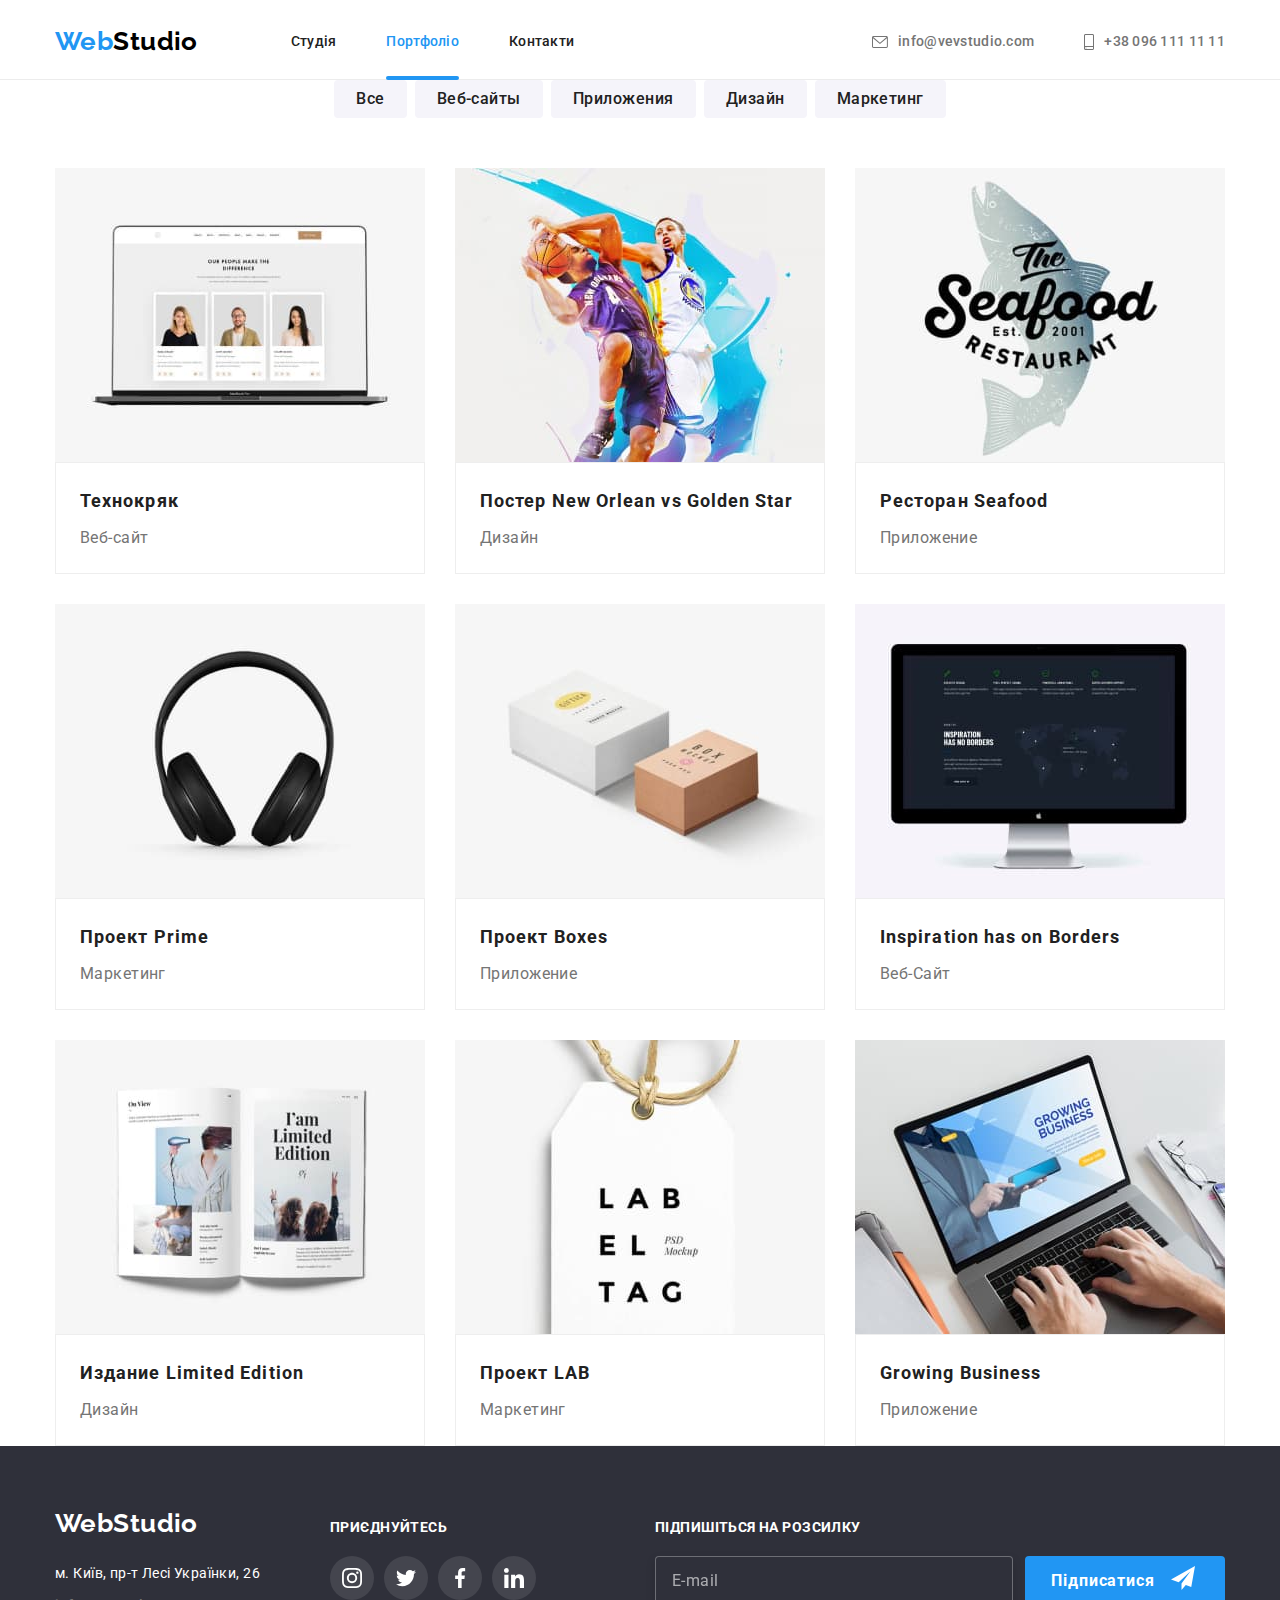
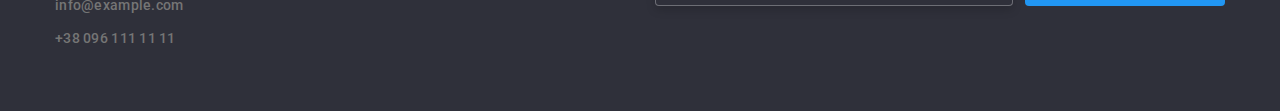
==== portfolio.html @ 9817739a "zaliv" ====
<!DOCTYPE html>
<html lang="uk">
  <head>
    <meta charset="UTF-8" />
    <meta http-equiv="X-UA-Compatible" content="IE=edge" />
    <meta name="viewport" content="width=device-width, initial-scale=1.0" />
    <title>ДЗ№6</title>
    <link rel="preconnect" href="https://fonts.googleapis.com" />
    <link rel="preconnect" href="https://fonts.gstatic.com" crossorigin />
    <link
      href="https://fonts.googleapis.com/css2?family=Raleway:wght@700&family=Roboto:wght@400;500;700;900&display=swap"
      rel="stylesheet"
    />
    <link rel="stylesheet" href="https://cdn.jsdelivr.net/npm/modern-normalize@1.1.0/modern-normalize.min.css">
    <link rel="stylesheet" href="./css/styles.css" />
  </head>
  <body>
    <!--HEDER-->
    <header class="pages-header">
      <div class="container page-header-container">
        <a class="link pages-header__logo" href="./index.html"><span class="pages-header__logo-acsent">Web</span>Studio</a>
        <nav>
          <ul class="pages-header__menu list">
            <li class="pages-header__item">
              <a class="link pages-header__link" href="./index.html">Студія</a>
            </li>
            <li class="pages-header__item">
              <a class="link pages-header__link current" href="./portfolio.html">Портфоліо</a>
            </li>
            <li class="pages-header__item"><a class="link pages-header__link" href="#contact">Контакти</a></li>
          </ul>
        </nav>
        <ul class="pages-header__contact-menu list">
          <li class="pages-header__contact-item">
            <a class="link pages-header__contact-mail" href="mailto:info@devstdio.com"
              ><svg class="pages-header__icon-mail">
                <use href="./images/symbol-def.svg#icon-envelope"></use></svg
              >info@vevstudio.com</a
            >
          </li>
          <li class="pages-header__contact-item">
            <a class="link pages-header__contact-phone" href="tel:+380961111111"
              ><svg class="pages-header__icon-tel">
                <use href="./images/symbol-def.svg#icon-smartphone"></use></svg
              >+38 096 111 11 11</a
            >
          </li>
        </ul>
      </div>
    </header>
    <!--HERO-->
    <main>
      <section class="section">
        <div class=" container">
        <h1 class="visually-hidden">Portfolio</h1>
          <ul class="list portfolio-btn-type">
            <li>
              <button class="portfolio-btn" type="button">Все</button>
            </li>
            <li>
              <button class="portfolio-btn" type="button">Веб-сайты</button>
            </li>
            <li>
              <button class="portfolio-btn" type="button">Приложения</button>
            </li>
            <li>
              <button class="portfolio-btn" type="button">Дизайн</button>
            </li>
            <li>
              <button class="portfolio-btn" type="button">Маркетинг</button>
            </li>
          </ul>
        <!--link-->
          <ul class="list portfolio-grid">

            <li>
              <a class="link li-size" rel="preconnect" href="#">
                <div class="portfolio-cart">
                  <img src="./images/crack.jpg" alt="design" width="370" height="294" />
                  <div class="context">
                  <p>Ресурс пропонує комплексні пропозиції з різним рівнем функціоналу та сервісів. Все це дозволить відвідувачу отримати вичерпні відомості про компанію чи приватну особу.</p>
                  </div>
                </div>
               <div class="portfolio-img">
                  <h2 class="caption-text">Технокряк</h2>
                    <p class="basic-text">Веб-сайт</p>
               </div>
              </a>
            </li>



            <li class="li-position">
              <a class="link li-size" rel="preconnect" href="#">
                <div class="portfolio-cart">
                <img src="./images/star.jpg" alt="Poster" width="370" height="294" />
                <div class="context">
                  <p>Ресурс пропонує комплексні пропозиції з різним рівнем функціоналу та сервісів. Все це дозволить відвідувачу отримати вичерпні відомості про компанію чи приватну особу.</p>
                  </div>
                </div>
                <div class="portfolio-img">
                <h2 class="caption-text">Постер New Orlean vs Golden Star</h2>
                  <p class="basic-text">Дизайн</p>
                </div>
              </a>
            </li>
            
            
            <li class="li-position">
              <a class="link li-size" rel="preconnect" href="#">
                <div class="portfolio-cart">
                <img src="./images/seafood.jpg" alt="shark" width="370" height="294" />
                <div class="context">
                  <p>Ресурс пропонує комплексні пропозиції з різним рівнем функціоналу та сервісів. Все це дозволить відвідувачу отримати вичерпні відомості про компанію чи приватну особу.</p>
                  </div>
                </div>
                <div class="portfolio-img">
                <h2 class="caption-text">Ресторан Seafood</h2>
                  <p class="basic-text">Приложение</p>
              </div>
                </a>
            </li>



            <li class="li-position">
              <a class="link li-size" rel="preconnect" href="#">
                <div class="portfolio-cart">
                <img src="./images/prime.jpg" alt="garniture" width="370" height="294" />
                <div class="context">
                  <p>Ресурс пропонує комплексні пропозиції з різним рівнем функціоналу та сервісів. Все це дозволить відвідувачу отримати вичерпні відомості про компанію чи приватну особу.</p>
                  </div>
                </div>
                <div class="portfolio-img">
                <h2 class="caption-text">Проект Prime</h2>
                  <p class="basic-text">Маркетинг</p>
                  </div>
              </a>
            </li>

            <li class="li-position">
              <a class="link li-size" rel="preconnect" href="#">
                <div class="portfolio-cart">
                <img src="./images/boxes.jpg" alt="box-in-box" width="370" height="294" />
                <div class="context">
                  <p>Ресурс пропонує комплексні пропозиції з різним рівнем функціоналу та сервісів. Все це дозволить відвідувачу отримати вичерпні відомості про компанію чи приватну особу.</p>
                  </div>
                </div>
                <div class="portfolio-img">
                <h2 class="caption-text">Проект Boxes</h2>
                  <p class="basic-text">Приложение</p>
              </div>
              </a>
            </li>

            <li class="li-position">
              <a class="link li-size" rel="preconnect" href="#">
                <div class="portfolio-cart">
                <img src="./images/borders.jpg" alt="desktop" width="370" height="294" />
                <div class="context">
                  <p>Ресурс пропонує комплексні пропозиції з різним рівнем функціоналу та сервісів. Все це дозволить відвідувачу отримати вичерпні відомості про компанію чи приватну особу.</p>
                  </div>
                </div>
                <div class="portfolio-img">
                <h2 class="caption-text">Inspiration has on Borders</h2>
                  <p class="basic-text">Веб-Сайт</p>
                  </div>
              </a>
            </li>


            <li class="li-position">
              <a class="link li-size" rel="preconnect" href="#">
                <div class="portfolio-cart">
                <img src="./images/limited-edition.jpg" alt="book" width="370" height="294" />
                <div class="context">
                  <p>Ресурс пропонує комплексні пропозиції з різним рівнем функціоналу та сервісів. Все це дозволить відвідувачу отримати вичерпні відомості про компанію чи приватну особу.</p>
                  </div>
                </div>
                <div class="portfolio-img">
                <h2 class="caption-text">Издание Limited Edition</h2>
                  <p class="basic-text">Дизайн</p>
                  </div>
              </a>
            </li>


            <li class="li-position">
              <a class="link li-size" rel="preconnect" href="#">
                <div class="portfolio-cart">
                <img src="./images/lab.jpg" alt="design" width="370" height="294" />
                <div class="context">
                  <p>Ресурс пропонує комплексні пропозиції з різним рівнем функціоналу та сервісів. Все це дозволить відвідувачу отримати вичерпні відомості про компанію чи приватну особу.</p>
                  </div>
                </div>
                <div class="portfolio-img">
                <h2 class="caption-text">Проект LAB</h2>
                  <p class="basic-text">Маркетинг</p>
                  </div>
              </a>
            </li>


            <li class="li-position">
              <a class="link li-size" rel="preconnect" href="#">
                <div class="portfolio-cart">
                <img src="./images/growing-business.jpg" alt="laptop-work" width="370"
                  height="294" />
                  <div class="context">
                    <p>Ресурс пропонує комплексні пропозиції з різним рівнем функціоналу та сервісів. Все це дозволить відвідувачу отримати вичерпні відомості про компанію чи приватну особу.</p>
                    </div>
                  </div>
                  <div class="portfolio-img">
                <h2 class="caption-text">Growing Business</h2>
                  <p class="basic-text">Приложение</p>
                  </div>
              </a>
            </li>


          </ul>
        </div>
      </section>
    </main>
    <!--footer-->
  <footer class="foot">
    <div class="container footer-flex">
        
      <div>
        <a class="link logo-footer" href="./index.html">
          <span class="acsent-logo">Web</span>Studio</a
        >
        <address class="adress-style">
          <ul class="list">
            <li class="info-size">
              <a
                class="link maps"
                href="https://goo.gl/maps/6wFw4vnAE2UTVkqL7"
                target="_blank"
                rel="noopener noreferrer"
                >м. Київ, пр-т Лесі Українки, 26</a
              >
            </li>
            <li class="info-size">
              <a id="contact" class="link contact-footer" href="mailto:info@example.com"
                >info@example.com</a
              >
            </li>
            <li class="info-size">
              <a class="link contact-footer" href="tel:+380961111111">+38 096 111 11 11</a>
            </li>
          </ul>
        </address>
      </div>
      <div class="footer-dark-list">
        <p class="footer-tex">приєднуйтесь</p>
        <ul class="social-footer-links">
          <li class="list social-item-distance">
            <a href="https://www.twitter.com" class="social-item-footer">
              <svg class="item-footer">
                <use href="./images/symbol-def.svg#icon-instagram"></use>
              </svg>
            </a>
          </li>
          <li class="list social-item-distance">
            <a href="https://www.twitter.com" class="social-item-footer">
              <svg class="item-footer">
                <use href="./images/symbol-def.svg#icon-twitter"></use>
              </svg>
            </a>
          </li>
          <li class="list social-item-distance">
            <a href="https://www.twitter.com" class="social-item-footer">
              <svg class="item-footer">
                <use href="./images/symbol-def.svg#icon-facebook"></use>
              </svg>
            </a>
          </li>
          <li class="list social-item-distance">
            <a href="https://www.twitter.com" class="social-item-footer">
              <svg class="item-footer">
                <use href="./images/symbol-def.svg#icon-linkedin"></use>
              </svg>
            </a>
          </li>
        </ul>
      </div>
     
      <div class="subscrip">
        <p class="subscrip-title">Підпишіться на розсилку</p>
        <form class="footer-form" autocomplete="on">
          <input class="subscrip-input" type="email" name="email" placeholder="E-mail" required />
          <button type="submit" class="subscrip-btn">
            Підписатися
            <svg class="icon-subscribe" width="24px" height="24px">
              <use href="./images/modal-symbol1.svg#icon-telegram""></use>
            </svg>
          </button>
        </form>
      </div>

  </div>
  </footer>
  </body>
</html>
---- css/styles.css ----
:root {
  --accent-color: #2196f3;
  --background-color: #ffffff;
  --primery-text-color: #757575;
  --title-text-color: #212121;
  --hover-focus-btn: #188ce8;
  --perfuse-color: #f5f4fa;
  --head-logo: #000000;
  --background-hero: #2f303a;
  --icon-color: #afb1b8;
  --portfolio-img: #eeeeee;
  --cubik: cubic-bezier(0.4, 0, 0.2, 1);
}
body {
  font-family: 'Roboto', sans-serif;
  color: var(--primery-text-color);
  background-color: var(--background-color);
  font-size: 14px;
  letter-spacing: 0.03em;
  padding-top: 80px;
}

h1,
h2,
h3,
h4,
p {
  margin-top: 0;
  margin-bottom: 0;
}

ul {
  margin-top: 0;
  margin-bottom: 0;
  padding-left: 0;
}

img {
  display: block;
  max-width: 100%;
  height: auto;
}

.list {
  list-style: none;
}

.link {
  text-decoration: none;
}



button {
  cursor: pointer;
}

/* размер страницы */
.container {
  width: 1200px;
  margin-left: auto;
  margin-right: auto;
  padding-left: 15px;
  padding-right: 15px;
}

/* <======================COMPONENTS==========================> */
/* <======================HEADER==========================> */
.pages-header {
  position: fixed;
  width: 100%;
  top: 0;
  z-index: 1;
  padding-top: 24px;
  padding-bottom: 24px;
  border-bottom: 1px solid #ececec;
  max-height: 80px;
  background: var(--background-color);
}
.page-header-container {
  display: flex;
  align-items: center;
}
.pages-header__menu {
  align-items: center;
  display: flex;
}

.pages-header__item {
  position: relative;
  font-weight: 500;
  line-height: 1.14;
  letter-spacing: 0.02em;

  color: var(--title-text-color);
}
.pages-header__item:hover,
.pages-header__item:focus {
  color: var(--accent-color);
}
.pages-header__item:not(:last-child) {
  margin-right: 50px;
}
.pages-header__logo {
  font-family: 'Raleway', sans-serif;
  font-weight: 700;
  font-size: 26px;
  line-height: 1.38;
  margin-right: 93px;

  color: var(--head-logo);
}
.pages-header__logo-acsent {
  font-family: 'Raleway', sans-serif;
  font-weight: 700;
  font-size: 26px;
  line-height: 1.38;
  color: var(--accent-color);
}


.pages-header__link {
  font-weight: 500;
  line-height: 1.14;
  letter-spacing: 0.02em;

  color: var(--title-text-color);
  transition-property: color;
  transition-duration: 250ms;
  transition-timing-function: var(--cubik);
}
.pages-header__link:hover,
.pages-header__link:focus {
  color: var(--accent-color);
}

.current {
  color: var(--accent-color);
}
.pages-header__contact-menu {
  display: flex;
  margin-left: auto;
  align-items: center;
}
.pages-header__contact-mail {
  font-weight: 500;
  line-height: 1.14;
  letter-spacing: 0.02em;
  display: flex;
  align-items: center;
  color: var(--primery-text-color);
  transition-property: color;
  transition-duration: 250ms;
  transition-timing-function: var(--cubik);
}
.pages-header__contact-item:not(:last-child) {
  margin-right: 50px;
}
.pages-header__contact-mail:hover,
.pages-header__contact-mail:focus {
  color: var(--accent-color);
}
.pages-header__contact-phone {
  font-weight: 500;
  line-height: 1.14;
  letter-spacing: 0.02em;
  display: flex;
  align-items: center;
  color: var(--primery-text-color);
  transition-property: color;
  transition-duration: 250ms;
  transition-timing-function: var(--cubik);
}
.pages-header__contact-phone:hover,
.pages-header__contact-phone:focus {
  color: var(--accent-color);
}
.pages-header__icon-mail {
  width: 16px;
  height: 12px;
  margin-right: 10px;
  fill: currentColor;
}
.pages-header__icon-tel {
  width: 10px;
  height: 16px;
  margin-right: 10px;
  fill: currentColor;
}
.pages-header__item > .current::before {
  content: '';
  width: 100%;
  height: 4px;
  position: absolute;
  transform: translateY(30px);
  bottom: 0;
  background: var(--accent-color);
  border-radius: 2px;
}
/* <======================/COMPONENTS==========================> */


/* <======================/HEADER==========================>  */
/* <======================HERO==========================> */
.hero {
  background: var(--background-hero);
  text-align: center;
  padding-top: 200px;
  padding-bottom: 200px;
}
.hero-text {
  font-weight: 900;
  font-size: 44px;
  line-height: 1.36;
  text-align: center;
  margin: 0 auto;
  max-width: 696px;
  letter-spacing: 0.06em;
  text-transform: uppercase;

  color: var(--background-color);
}
.hero-btn {
  font-family: inherit;
  font-weight: 700;
  font-size: 16px;
  line-height: 1.87;
  align-items: center;
  text-align: center;
  letter-spacing: 0.06em;
  border-radius: 4px;
  border: 0px;
  margin-top: 30px;
  padding-left: 32px;
  padding-right: 32px;
  padding-top: 10px;
  padding-bottom: 10px;

  color: var(--background-color);
  background-color: var(--accent-color);

  transition-property: background-color;
  transition-duration: 250ms;
  transition-timing-function: var(--cubik);
}
.hero-btn:hover,
.hero-btn:focus {
  background-color: var(--hover-focus-btn);
}
.visually-hidden {
  position: absolute;
  width: 1px;
  height: 1px;
  margin: -1px;
  border: 0;
  padding: 0;

  white-space: nowrap;
  clip-path: inset(100%);
  clip: rect(0 0 0 0);
  overflow: hidden;
}
.backdrop {
  position: fixed;
  top: 0;
  left: 0;
  width: 100%;
  height: 100%;
  z-index: 1;
  background: rgba(0, 0, 0, 0.2);
  transition-property: opacity;
  transition-duration: 250ms;
  transition-timing-function: var(--cubik);
}

.backdrop.is-hidden {
  opacity: 0;
  pointer-events: none;
}
/* <==================================Modal=================================> */
.modal {
  padding: 40px;
  width: 528px;
  height: 581px;
  background-color: var(--background-color);
  position: absolute;
  top: 50%;
  left: 50%;
  transform: translate(-50%, -50%);
  box-shadow: 0px 1px 3px rgba(0, 0, 0, 0.12), 0px 1px 1px rgba(0, 0, 0, 0.14),
    0px 2px 1px rgba(0, 0, 0, 0.2);
  border-radius: 4px;
}
.modal-btn-close {
  display: flex;
  justify-content: center;
  align-items: center;
  padding: 0;
  position: absolute;
  top: 8px;
  right: 8px;
  width: 30px;
  height: 30px;
  border-radius: 50%;
  background: var(--basic-white-color);
  border: 1px solid rgba(0, 0, 0, 0.1);
}
.close-icon {
  background-image: url(../images/close.svg);
  background-repeat: no-repeat;
  background-position: center;
  transition-duration: 250ms;
  transition-timing-function: var(--cubik);
}
.close-icon:hover,
.close-icon:focus {
  background-image: url(../images/icon-close-hover.svg);
  background-repeat: no-repeat;
  background-position: center;
  transition-duration: 250ms;
  transition-timing-function: var(--cubik);
}


.modal-header {
  font-style: normal;
  font-weight: 700;
  font-size: 20px;
  line-height: 1.15;
  text-align: center;
  color: #212121;
  margin-bottom: 12px;
}

.modal-form {
  margin-bottom: 10px;
  display: flex;
  flex-direction: column;
  text-align: left;
  position: relative;
}
.modal-type {
  border: 1px solid rgba(33, 33, 33, 0.2);
  border-radius: 4px;
  height: 40px;
  padding-left: 42px;
  outline: none;
  transition-property: border-color;
  transition-duration: 250ms;
  transition-timing-function: var(--cubik);
}
.comment-type {
  height: 120px;
  margin-bottom: 10px;
  border: 1px solid rgba(33, 33, 33, 0.2);
  border-radius: 4px;
  padding: 15px;
  outline: none;
  transition-property: border-color;
  transition-duration: 250ms;
  transition-timing-function: var(--cubik);
}
.comment-type::placeholder {
  /* padding: 12px 1px; */
  color: rgba(117, 117, 117, 0.5);
}
textarea {
  resize: none;
}
.modal-text {
  margin-bottom: 4px;
  font-size: 12px;
  line-height: 1.16;
  letter-spacing: 0.01em;
  color: #757575;
}
.comment-type:focus {
  border-color: var(--accent-color);
}
.modal-type:focus {
  border-color: var(--accent-color);
}
.modal-check {
  font-size: 14px;
  line-height: 1.71;
  color: #757575;
  padding-left: 20px;
}
.modal-btn-type {
  display: block;
  font-family: inherit;
  font-weight: 700;
  font-size: 16px;
  line-height: 1.87;
  letter-spacing: 0.06em;
  border-radius: 4px;
  border: 0px;
  margin: 0 auto;
  padding: 10px 32px;
  margin-top: 30px;
  min-width: 200px;
  color: var(--background-color);
  background-color: var(--accent-color);

  transition-property: background-color;
  transition-duration: 250ms;
  transition-timing-function: var(--cubik);
}
.modal-btn-type:hover,
.modal-btn-type:focus {
  background-color: var(--hover-focus-btn);
}
.modal-link {
  color: var(--accent-color);
}

.modal-svg {
  position: absolute;
  top: 31px;
  left: 12px;
  width: 13px;
  height: 13px;
  fill: var(--title-text-color);
  transition-property: fill;
  transition-duration: 250ms;
  transition-timing-function: var(--cubik);
}
.modal-type:focus + .modal-svg {
  fill: var(--accent-color);
}

.modal-check::before {
  position: absolute;
  display: block;
  border: 1px solid var(--title-text-color);
  border-radius: 2px;
  content: '';
  top: 450px;
  left: 50px;
  width: 16px;
  height: 15px;
  cursor: pointer;
}
.modal-form-check:checked + .modal-check::before {
  background-image: url(../images/icon-check.svg);
  border-color: var(--accent-color);
  border: none;
}
.modal-form-check:focus + .modal-check::before {
  outline: 2px solid var(--accent-color);
}
.modal-texterea{
  margin-bottom: 20px;
  display: flex;
  flex-direction: column;
  text-align: left;
  position: relative;
}
.modal-checkbox{
  display: flex;
  justify-content: center;
  margin-bottom: 20px;
}
/* <==================================/Modal=================================> */
/* <======================/HERO==========================> */
/* <======================Benefits==========================> */
.benefits {
  padding-top: 94px;
  padding-bottom: 94px;
}

.benefits__topic {
  font-size: 14px;
  font-weight: 700;
  line-height: 1.14;
  text-transform: uppercase;
  margin-bottom: 10px;
  margin-top: 30px;
  color: var(--title-text-color);
}
.benefits__rubric {
  font-weight: 400;
  line-height: 1.71;
}
.benefits__text {
  width: 270px;
}
.benefits__list {
  display: flex;
}
.benefits__text:not(:last-child) {
  margin-right: 30px;
}
.benefits__img::before {
  content: '';
  display: block;
  height: 120px;
  border-radius: 4px;
  background-color: var(--background-color);
  background-repeat: no-repeat;
  background-size: 70px;
  background-position: center;
}
.benefits__icon-antenna::before {
  background-image: url(../images/antenna.svg);
  background-color: var(--perfuse-color);
}
.benefits__icon-clock::before {
  background-image: url(../images/clock.svg);
  background-color: var(--perfuse-color);
}
.benefits__icon-diaram::before {
  background-image: url(../images/diagram.svg);
  background-color: var(--perfuse-color);
}
.benefits__icon-astronaut::before {
  background-image: url(../images/astronaut.svg);
  background-color: var(--perfuse-color);
}

/* <======================/Benefits==========================> */
/* <======================STUDIES==========================> */
.doing {
  display: flex;
  align-items: center;
  padding-top: 0px;
}
.img-doing {
  margin: auto;
  box-sizing: content-box;
}
.img-doing:not(:last-child) {
  padding-right: 30px;
}
.padding-zero {
  padding-top: 0px;
  padding-bottom: 94px;
}
.stud-top {
  font-weight: 700;
  font-size: 36px;
  line-height: 1.16;
  text-align: center;
  margin-bottom: 50px;

  color: var(--title-text-color);
}
.stud-size:not(:last-child) {
  margin-right: 30px;
}
.stud-size {
  position: relative;
  overflow: hidden;
}
.stud-made:hover .stud-text,
.stud-made:focus .stud-text {
  transform: translateY(-100%);
}

.stud-text {
  position: absolute;
  display: flex;
  align-items: center;
  justify-content: center;
  width: 100%;
  height: 70px;
  top: 100%;
  font-weight: 700;
  line-height: 16px;
  text-align: center;
  text-transform: uppercase;
  color: var(--background-color);
  background: rgba(47, 48, 58, 0.8);
  transition: transform 250ms cubic-bezier(0.4, 0, 0.2, 1);
}

/* <======================/STUDIES==========================> */
/* <======================TEAMS==========================> */
.perfuse {
  background-color: var(--perfuse-color);
}
.team {
  font-weight: 700;
  font-size: 36px;
  line-height: 1.16;
  text-align: center;
  margin-bottom: 50px;

  color: var(--title-text-color);
}
.team-names {
  font-weight: 500;
  font-size: 16px;
  line-height: 1.18;
  text-align: center;
  margin-bottom: 10px;

  color: var(--title-text-color);
}
.team-prof {
  font-size: 16px;
  line-height: 1.18;
  text-align: center;
  margin-bottom: 16px;
}
.team-box {
  display: flex;
}

.team-box-sizen {
  box-sizing: border-box;
  background-color: var(--background-color);
  border-radius: 0px 0px 4px 4px;
  box-shadow: 0px 1px 3px rgba(0, 0, 0, 0.12), 0px 1px 1px rgba(0, 0, 0, 0.14),
    0px 2px 1px rgba(0, 0, 0, 0.2);
}
.team-box-sizen:not(:last-child) {
  margin-right: 30px;
}
.team-box-color {
  padding-bottom: 30px;
  padding-top: 30px;
}
/* <=======================/TEAM=========================> */
/* <======================FOOTER==========================> */
.maps {
  font-style: normal;
  font-weight: 400;
  line-height: 1.71;

  color: var(--background-color);
  transition-property: color;
  transition-duration: 250ms;
  transition-timing-function: var(--cubik);
}
.maps:hover,
.maps:focus {
  color: var(--accent-color);
}
.foot {
  background: var(--background-hero);
  padding-top: 60px;
  padding-bottom: 60px;
}
.adress-style {
  font-style: normal;
  margin-top: 20px;
  line-height: 1.71;
}

.info-size:not(:last-child) {
  margin-bottom: 9px;
}
.contact-footer {
  font-weight: 500;
  line-height: 1.71;
  letter-spacing: 0.02em;

  color: var(--primery-text-color);
  transition-property: color;
  transition-duration: 250ms;
  transition-timing-function: var(--cubik);
}
.contact-footer:hover,
.contact-footer:focus {
  color: var(--accent-color);
}
.subscrip {
  margin-left: auto;
}
.subscrip-title {
  font-weight: 700;
  font-size: 14px;
  line-height: 1.14;
  letter-spacing: 0.03em;
  text-transform: uppercase;
  color: var(--background-color);
  margin-bottom: 20px;
}
.footer-form {
  /* border: 1px solid rgba(255, 255, 255, 0.3); */
  /* filter: drop-shadow(0px 4px 4px rgba(0, 0, 0, 0.15)); */
  border-radius: 4px;
  display: flex;
}
.subscrip-input {
  border: 1px solid rgba(255, 255, 255, 0.3);
  filter: drop-shadow(0px 4px 4px rgba(0, 0, 0, 0.15));
  border-radius: 4px;
  background-color: var(--background-hero);
  width: 358px;
  height: 50px;
  outline: none;
  padding-left: 16px;
  color: var(--background-color);
}
.subscrip-btn {
  position: relative;
  margin-left: 12px;
  font-family: inherit;
  font-weight: 700;
  font-size: 16px;
  line-height: 1.87;
  align-items: center;
  text-align: center;
  letter-spacing: 0.06em;
  border-radius: 4px;
  border: 0px;
  padding-right: 50px;
  padding-top: 10px;
  padding-bottom: 10px;
  width: 200px;
  height: 50px;
  color: var(--background-color);
  background-color: var(--accent-color);

  transition-property: background-color;
  transition-duration: 250ms;
  transition-timing-function: var(--cubik);
}
.subscrip-btn:hover,
.subscrip-btn:focus {
  background-color: var(--hover-focus-btn);
}

.subscrip-input::placeholder {
  font-size: 16px;
  line-height: 1.25;
  display: flex;
  align-items: center;
  letter-spacing: 0.03em;
  color: rgba(255, 255, 255, 0.6);
}
.icon-subscribe{
 position: absolute;
 fill: currentColor;
 right: 30px;
}
.logo-footer {
  font-family: 'Raleway', sans-serif;
  font-weight: 700;
  font-size: 26px;
  line-height: 1.38;

  color: var(--background-color);
}

/* <======================/FOOTER==========================> */
/* <======================PORTFOLIO==========================> */
.portfolio-btn {
  color: var(--title-text-color);
  background-color: var(--perfuse-color);
  letter-spacing: 0.03em;
  font-family: 'Roboto';
  font-weight: 500;
  font-size: 16px;
  line-height: 1.62;
  text-align: center;
  border-radius: 4px;
  border: 0px;
  padding-left: 22px;
  padding-right: 22px;
  padding-top: 6px;
  padding-bottom: 6px;
  transition-property: color, background-color, box-shadow;
  transition-duration: 250ms;
  transition-timing-function: var(--cubik);
}
.portfolio-btn:hover,
.portfolio-btn:focus {
  color: var(--background-color);
  background-color: var(--accent-color);
  box-shadow: 0px 3px 1px rgba(0, 0, 0, 0.1), 0px 1px 2px rgba(0, 0, 0, 0.08),
    0px 2px 2px rgba(0, 0, 0, 0.12);
}
.caption-text {
  font-family: 'Roboto', sans-serif;
  font-weight: 700;
  font-size: 18px;
  line-height: 2;
  letter-spacing: 0.06em;
  margin-bottom: 4px;

  color: var(--title-text-color);
}
.basic-text {
  font-family: 'Roboto', sans-serif;
  font-size: 16px;
  line-height: 1.87;
  color: var(--primery-text-color);
}

.portfolio-cart {
  position: relative;
  overflow: hidden;
}

.portfolio-btn-type {
  display: flex;
  margin-bottom: 50px;
  gap: 8px;
  justify-content: center;
}

.li-size {
  position: relative;
  display: block;
  overflow: hidden;
}
.context {
  position: absolute;
  padding: 63px 24px;
  top: 0;
  left: 0;
  width: 100%;
  height: 294px;
  font-size: 18px;
  line-height: 1.55;
  color: var(--background-color);
  background-color: rgba(33, 150, 243, 0.9);
  transform: translateY(140%);
  transition-property: transform;
  transition-duration: 250ms;
  transition-timing-function: var(--cubik);
}

.li-size:hover .context,
.li-size:focus .context {
  transform: translateY(0);
}
.li-size:hover,
.li-size:focus {
  box-shadow: 0px 1px 1px rgba(0, 0, 0, 0.12), 0px 4px 4px rgba(0, 0, 0, 0.06),
    1px 4px 6px rgba(0, 0, 0, 0.16);
}

.portfolio-grid {
  display: flex;
  flex-wrap: wrap;
  gap: 30px;
}

.portfolio-img {
  padding: 20px 24px;
  border: 1px solid var(--portfolio-img);
  z-index: 2;

  /* <======================/PORTFOLIO==========================> */
}
.bgd-img {
  height: 600px;
  max-width: 1600px;
  margin-right: auto;
  margin-left: auto;
  background-image: linear-gradient(to right, rgba(47, 48, 58, 0.4), rgba(47, 48, 58, 0.4)),
    url(../images/fon.jpg);
  background-repeat: no-repeat;
  background-size: cover;
  background-position: center;
}



.social-links {
  display: flex;
  justify-content: center;
  padding: 0;
  margin-top: 16px;
}

.social-link {
  display: flex;
  justify-content: center;
  align-items: center;
  width: 44px;
  height: 44px;
  border-radius: 50%;

  color: var(--icon-color);
  transition-property: color, background-color;
  transition-duration: 250ms;
  transition-timing-function: var(--cubik);
}

.social-item:not(:last-child) {
  margin-right: 10px;
}

.item {
  width: 20px;
  height: 20px;
  fill: currentColor;
}

.social-link:hover,
.social-link:focus {
  background-color: var(--accent-color);
  color: var(--background-color);
}

.regular-customer {
  padding-top: 94px;
  padding-bottom: 94px;
}
.secondary-title {
  margin-bottom: 50px;
  font-weight: 700;
  font-size: 36px;
  line-height: 1.17;
  text-align: center;
  color: var(--head-logo);
}
.regular-customer-list {
  display: flex;
}
.regular-customer-item:not(:last-child) {
  margin-right: 30px;
}
.customer-btn {
  display: flex;
  justify-content: center;
  align-items: center;
  width: 170px;
  height: 92px;
  color: var(--icon-color);
  border: 1px solid var(--icon-color);
  border-radius: 4px;
  transition-property: color, border-color;
  transition-duration: 250ms;
  transition-timing-function: var(--cubik);
}
.customer-logo {
  width: 106px;
  height: 60px;
  fill: currentColor;
}
.customer-btn:hover,
.customer-btn:focus {
  color: var(--accent-color);
  border-color: var(--accent-color);
}

.footer-dark-list {
  margin-left: 70px;
}

.footer-flex {
  display: flex;
  align-items: baseline;
}

.footer-tex {
  font-weight: 700;
  font-size: 14px;
  line-height: 1.14;
  text-transform: uppercase;

  color: var(--background-color);
}
.social-item-distance:not(:last-child) {
  margin-right: 10px;
}
.social-item-footer {
  display: flex;
  width: 44px;
  height: 44px;
  justify-content: center;
  align-items: center;
  border-radius: 50%;
  background: rgba(255, 255, 255, 0.1);
  color: var(--background-color);
  transition-property: background-color;
  transition-duration: 250ms;
  transition-timing-function: var(--cubik);
}
.social-item-footer:hover,
.social-item-footer:focus {
  color: var(--background-color);
  background-color: var(--accent-color);
}
.item-footer {
  width: 20px;
  height: 20px;
  fill: currentColor;
}
.social-footer-links {
  display: flex;
  margin-top: 20px;
}
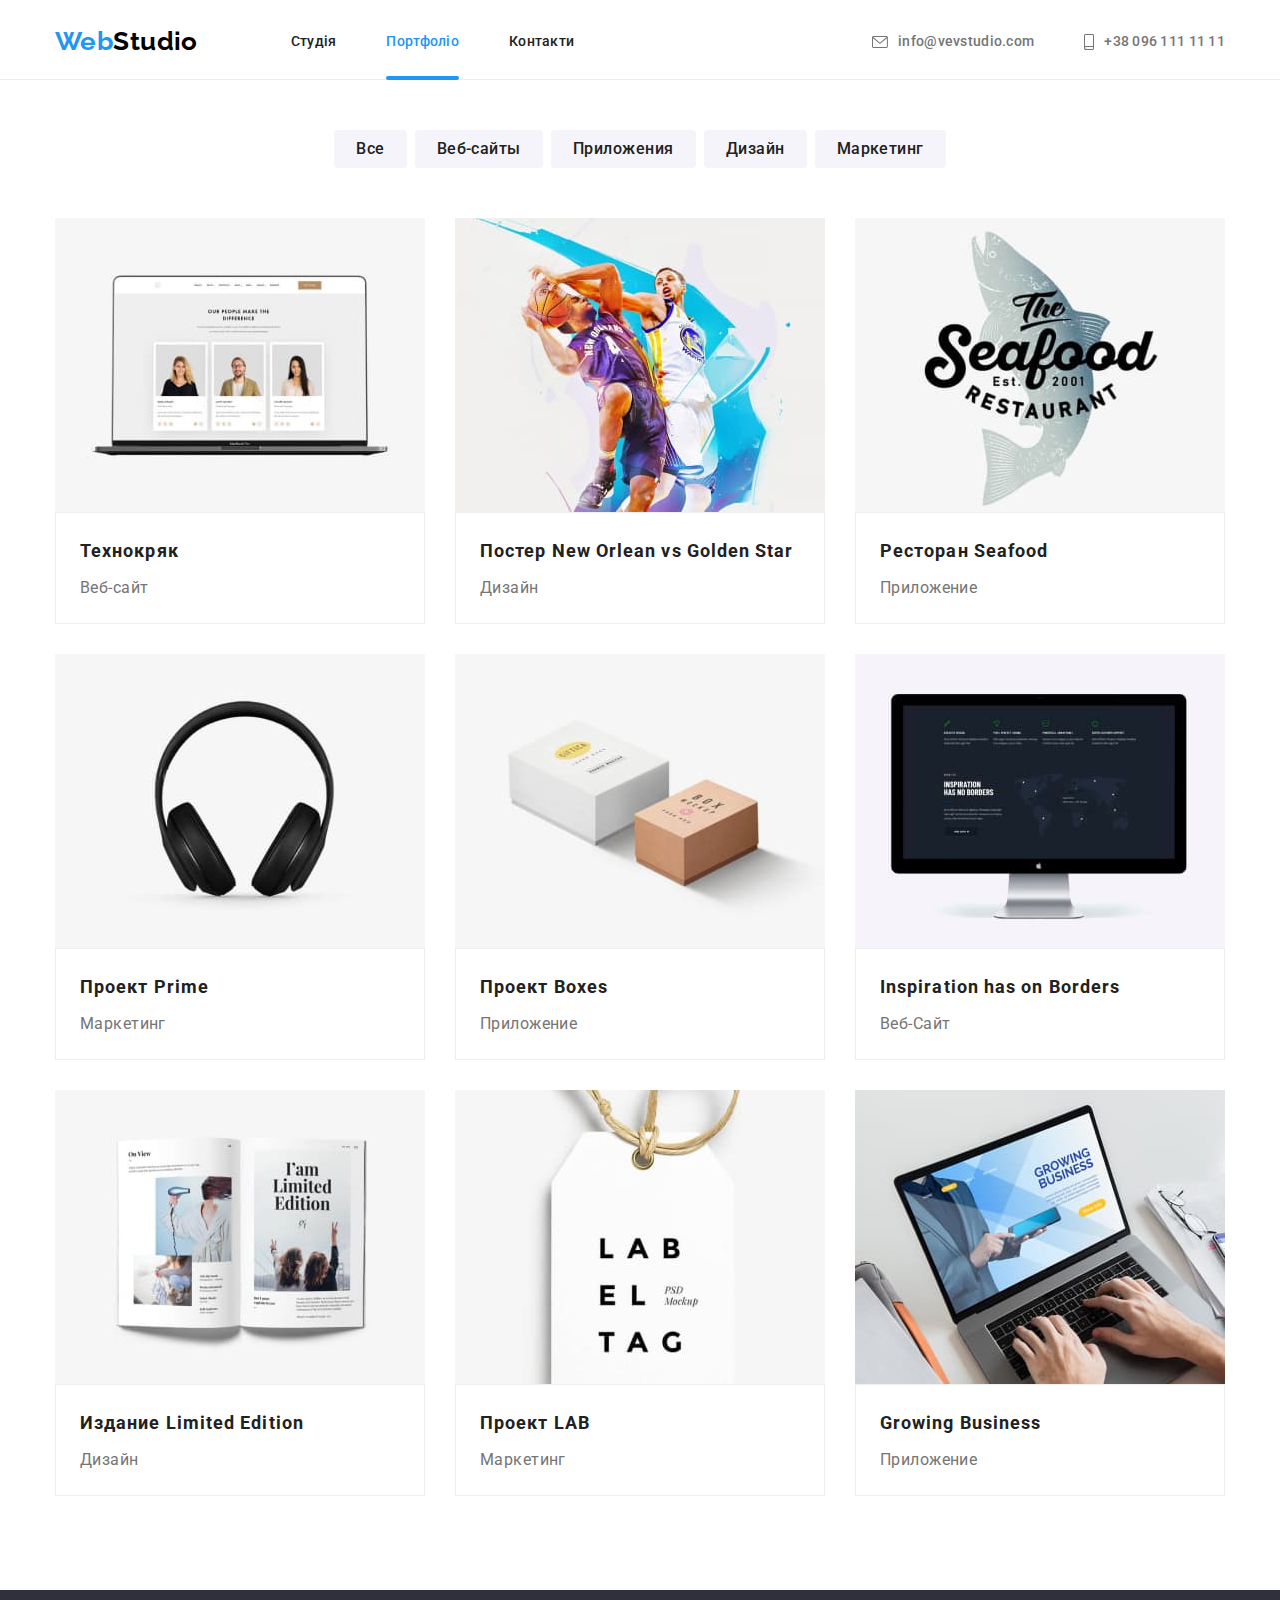
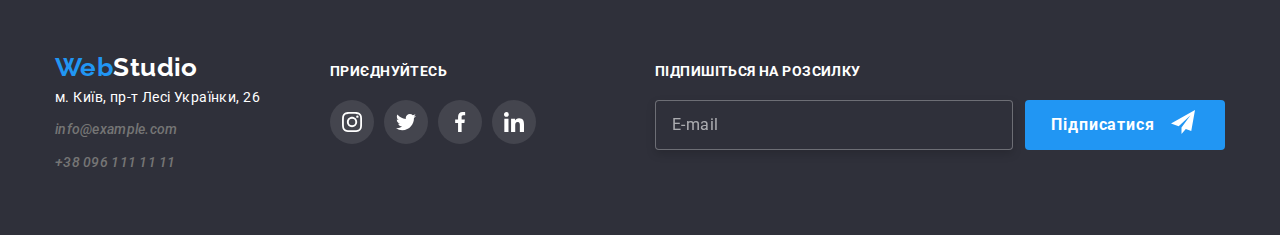
==== commit 10df8375: "1я часть" ====
--- a/portfolio.html
+++ b/portfolio.html
@@ -25,7 +25,7 @@
               <a class="link pages-header__link" href="./index.html">Студія</a>
             </li>
             <li class="pages-header__item">
-              <a class="link pages-header__link current" href="./portfolio.html">Портфоліо</a>
+              <a class="link pages-header__link pages-header__active" href="./portfolio.html">Портфоліо</a>
             </li>
             <li class="pages-header__item"><a class="link pages-header__link" href="#contact">Контакти</a></li>
           </ul>
@@ -50,169 +50,169 @@
     </header>
     <!--HERO-->
     <main>
-      <section class="section">
+      <section >
         <div class=" container">
         <h1 class="visually-hidden">Portfolio</h1>
-          <ul class="list portfolio-btn-type">
-            <li>
-              <button class="portfolio-btn" type="button">Все</button>
-            </li>
-            <li>
-              <button class="portfolio-btn" type="button">Веб-сайты</button>
-            </li>
-            <li>
-              <button class="portfolio-btn" type="button">Приложения</button>
-            </li>
-            <li>
-              <button class="portfolio-btn" type="button">Дизайн</button>
-            </li>
-            <li>
-              <button class="portfolio-btn" type="button">Маркетинг</button>
+          <ul class="list btn-set">
+            <li>
+              <button class="btn-set__btn" type="button">Все</button>
+            </li>
+            <li>
+              <button class="btn-set__btn" type="button">Веб-сайты</button>
+            </li>
+            <li>
+              <button class="btn-set__btn" type="button">Приложения</button>
+            </li>
+            <li>
+              <button class="btn-set__btn" type="button">Дизайн</button>
+            </li>
+            <li>
+              <button class="btn-set__btn" type="button">Маркетинг</button>
             </li>
           </ul>
         <!--link-->
-          <ul class="list portfolio-grid">
-
-            <li>
-              <a class="link li-size" rel="preconnect" href="#">
-                <div class="portfolio-cart">
+          <ul class="list portfolio-card-set">
+
+            <li>
+              <a class="link portfolio-card" rel="preconnect" href="#">
+                <div class="portfolio-card__img">
                   <img src="./images/crack.jpg" alt="design" width="370" height="294" />
-                  <div class="context">
-                  <p>Ресурс пропонує комплексні пропозиції з різним рівнем функціоналу та сервісів. Все це дозволить відвідувачу отримати вичерпні відомості про компанію чи приватну особу.</p>
-                  </div>
-                </div>
-               <div class="portfolio-img">
-                  <h2 class="caption-text">Технокряк</h2>
-                    <p class="basic-text">Веб-сайт</p>
+                  <div class="portfolio-card__img-alternativ">
+                  <p>Ресурс пропонує комплексні пропозиції з різним рівнем функціоналу та сервісів. Все це дозволить відвідувачу отримати вичерпні відомості про компанію чи приватну особу.</p>
+                  </div>
+                </div>
+               <div class="portfolio-card__description">
+                  <h2 class="portfolio-card__rubric">Технокряк</h2>
+                    <p class="portfolio-card__basic-text">Веб-сайт</p>
                </div>
               </a>
             </li>
 
 
 
-            <li class="li-position">
-              <a class="link li-size" rel="preconnect" href="#">
-                <div class="portfolio-cart">
+            <li>
+              <a class="link portfolio-card" rel="preconnect" href="#">
+                <div class="portfolio-card__img">
                 <img src="./images/star.jpg" alt="Poster" width="370" height="294" />
-                <div class="context">
-                  <p>Ресурс пропонує комплексні пропозиції з різним рівнем функціоналу та сервісів. Все це дозволить відвідувачу отримати вичерпні відомості про компанію чи приватну особу.</p>
-                  </div>
-                </div>
-                <div class="portfolio-img">
-                <h2 class="caption-text">Постер New Orlean vs Golden Star</h2>
-                  <p class="basic-text">Дизайн</p>
+                <div class="portfolio-card__img-alternativ">
+                  <p>Ресурс пропонує комплексні пропозиції з різним рівнем функціоналу та сервісів. Все це дозволить відвідувачу отримати вичерпні відомості про компанію чи приватну особу.</p>
+                  </div>
+                </div>
+                <div class="portfolio-card__description">
+                <h2 class="portfolio-card__rubric">Постер New Orlean vs Golden Star</h2>
+                  <p class="portfolio-card__basic-text">Дизайн</p>
                 </div>
               </a>
             </li>
             
             
-            <li class="li-position">
-              <a class="link li-size" rel="preconnect" href="#">
-                <div class="portfolio-cart">
+            <li>
+              <a class="link portfolio-card" rel="preconnect" href="#">
+                <div class="portfolio-card__img">
                 <img src="./images/seafood.jpg" alt="shark" width="370" height="294" />
-                <div class="context">
-                  <p>Ресурс пропонує комплексні пропозиції з різним рівнем функціоналу та сервісів. Все це дозволить відвідувачу отримати вичерпні відомості про компанію чи приватну особу.</p>
-                  </div>
-                </div>
-                <div class="portfolio-img">
-                <h2 class="caption-text">Ресторан Seafood</h2>
-                  <p class="basic-text">Приложение</p>
+                <div class="portfolio-card__img-alternativ">
+                  <p>Ресурс пропонує комплексні пропозиції з різним рівнем функціоналу та сервісів. Все це дозволить відвідувачу отримати вичерпні відомості про компанію чи приватну особу.</p>
+                  </div>
+                </div>
+                <div class="portfolio-card__description">
+                <h2 class="portfolio-card__rubric">Ресторан Seafood</h2>
+                  <p class="portfolio-card__basic-text">Приложение</p>
               </div>
                 </a>
             </li>
 
 
 
-            <li class="li-position">
-              <a class="link li-size" rel="preconnect" href="#">
-                <div class="portfolio-cart">
+            <li>
+              <a class="link portfolio-card" rel="preconnect" href="#">
+                <div class="portfolio-card__img">
                 <img src="./images/prime.jpg" alt="garniture" width="370" height="294" />
-                <div class="context">
-                  <p>Ресурс пропонує комплексні пропозиції з різним рівнем функціоналу та сервісів. Все це дозволить відвідувачу отримати вичерпні відомості про компанію чи приватну особу.</p>
-                  </div>
-                </div>
-                <div class="portfolio-img">
-                <h2 class="caption-text">Проект Prime</h2>
-                  <p class="basic-text">Маркетинг</p>
-                  </div>
-              </a>
-            </li>
-
-            <li class="li-position">
-              <a class="link li-size" rel="preconnect" href="#">
-                <div class="portfolio-cart">
+                <div class="portfolio-card__img-alternativ">
+                  <p>Ресурс пропонує комплексні пропозиції з різним рівнем функціоналу та сервісів. Все це дозволить відвідувачу отримати вичерпні відомості про компанію чи приватну особу.</p>
+                  </div>
+                </div>
+                <div class="portfolio-card__description">
+                <h2 class="portfolio-card__rubric">Проект Prime</h2>
+                  <p class="portfolio-card__basic-text">Маркетинг</p>
+                  </div>
+              </a>
+            </li>
+
+            <li>
+              <a class="link portfolio-card" rel="preconnect" href="#">
+                <div class="portfolio-card__img">
                 <img src="./images/boxes.jpg" alt="box-in-box" width="370" height="294" />
-                <div class="context">
-                  <p>Ресурс пропонує комплексні пропозиції з різним рівнем функціоналу та сервісів. Все це дозволить відвідувачу отримати вичерпні відомості про компанію чи приватну особу.</p>
-                  </div>
-                </div>
-                <div class="portfolio-img">
-                <h2 class="caption-text">Проект Boxes</h2>
-                  <p class="basic-text">Приложение</p>
+                <div class="portfolio-card__img-alternativ">
+                  <p>Ресурс пропонує комплексні пропозиції з різним рівнем функціоналу та сервісів. Все це дозволить відвідувачу отримати вичерпні відомості про компанію чи приватну особу.</p>
+                  </div>
+                </div>
+                <div class="portfolio-card__description">
+                <h2 class="portfolio-card__rubric">Проект Boxes</h2>
+                  <p class="portfolio-card__basic-text">Приложение</p>
               </div>
               </a>
             </li>
 
-            <li class="li-position">
-              <a class="link li-size" rel="preconnect" href="#">
-                <div class="portfolio-cart">
+            <li>
+              <a class="link portfolio-card" rel="preconnect" href="#">
+                <div class="portfolio-card__img">
                 <img src="./images/borders.jpg" alt="desktop" width="370" height="294" />
-                <div class="context">
-                  <p>Ресурс пропонує комплексні пропозиції з різним рівнем функціоналу та сервісів. Все це дозволить відвідувачу отримати вичерпні відомості про компанію чи приватну особу.</p>
-                  </div>
-                </div>
-                <div class="portfolio-img">
-                <h2 class="caption-text">Inspiration has on Borders</h2>
-                  <p class="basic-text">Веб-Сайт</p>
-                  </div>
-              </a>
-            </li>
-
-
-            <li class="li-position">
-              <a class="link li-size" rel="preconnect" href="#">
-                <div class="portfolio-cart">
+                <div class="portfolio-card__img-alternativ">
+                  <p>Ресурс пропонує комплексні пропозиції з різним рівнем функціоналу та сервісів. Все це дозволить відвідувачу отримати вичерпні відомості про компанію чи приватну особу.</p>
+                  </div>
+                </div>
+                <div class="portfolio-card__description">
+                <h2 class="portfolio-card__rubric">Inspiration has on Borders</h2>
+                  <p class="portfolio-card__basic-text">Веб-Сайт</p>
+                  </div>
+              </a>
+            </li>
+
+
+            <li>
+              <a class="link portfolio-card" rel="preconnect" href="#">
+                <div class="portfolio-card__img">
                 <img src="./images/limited-edition.jpg" alt="book" width="370" height="294" />
-                <div class="context">
-                  <p>Ресурс пропонує комплексні пропозиції з різним рівнем функціоналу та сервісів. Все це дозволить відвідувачу отримати вичерпні відомості про компанію чи приватну особу.</p>
-                  </div>
-                </div>
-                <div class="portfolio-img">
-                <h2 class="caption-text">Издание Limited Edition</h2>
-                  <p class="basic-text">Дизайн</p>
-                  </div>
-              </a>
-            </li>
-
-
-            <li class="li-position">
-              <a class="link li-size" rel="preconnect" href="#">
-                <div class="portfolio-cart">
+                <div class="portfolio-card__img-alternativ">
+                  <p>Ресурс пропонує комплексні пропозиції з різним рівнем функціоналу та сервісів. Все це дозволить відвідувачу отримати вичерпні відомості про компанію чи приватну особу.</p>
+                  </div>
+                </div>
+                <div class="portfolio-card__description">
+                <h2 class="portfolio-card__rubric">Издание Limited Edition</h2>
+                  <p class="portfolio-card__basic-text">Дизайн</p>
+                  </div>
+              </a>
+            </li>
+
+
+            <li>
+              <a class="link portfolio-card" rel="preconnect" href="#">
+                <div class="portfolio-card__img">
                 <img src="./images/lab.jpg" alt="design" width="370" height="294" />
-                <div class="context">
-                  <p>Ресурс пропонує комплексні пропозиції з різним рівнем функціоналу та сервісів. Все це дозволить відвідувачу отримати вичерпні відомості про компанію чи приватну особу.</p>
-                  </div>
-                </div>
-                <div class="portfolio-img">
-                <h2 class="caption-text">Проект LAB</h2>
-                  <p class="basic-text">Маркетинг</p>
-                  </div>
-              </a>
-            </li>
-
-
-            <li class="li-position">
-              <a class="link li-size" rel="preconnect" href="#">
-                <div class="portfolio-cart">
+                <div class="portfolio-card__img-alternativ">
+                  <p>Ресурс пропонує комплексні пропозиції з різним рівнем функціоналу та сервісів. Все це дозволить відвідувачу отримати вичерпні відомості про компанію чи приватну особу.</p>
+                  </div>
+                </div>
+                <div class="portfolio-card__description">
+                <h2 class="portfolio-card__rubric">Проект LAB</h2>
+                  <p class="portfolio-card__basic-text">Маркетинг</p>
+                  </div>
+              </a>
+            </li>
+
+
+            <li>
+              <a class="link portfolio-card" rel="preconnect" href="#">
+                <div class="portfolio-card__img">
                 <img src="./images/growing-business.jpg" alt="laptop-work" width="370"
                   height="294" />
-                  <div class="context">
+                  <div class="portfolio-card__img-alternativ">
                     <p>Ресурс пропонує комплексні пропозиції з різним рівнем функціоналу та сервісів. Все це дозволить відвідувачу отримати вичерпні відомості про компанію чи приватну особу.</p>
                     </div>
                   </div>
-                  <div class="portfolio-img">
-                <h2 class="caption-text">Growing Business</h2>
-                  <p class="basic-text">Приложение</p>
+                  <div class="portfolio-card__description">
+                <h2 class="portfolio-card__rubric">Growing Business</h2>
+                  <p class="portfolio-card__basic-text">Приложение</p>
                   </div>
               </a>
             </li>
@@ -223,83 +223,81 @@
       </section>
     </main>
     <!--footer-->
-  <footer class="foot">
-    <div class="container footer-flex">
-        
-      <div>
-        <a class="link logo-footer" href="./index.html">
-          <span class="acsent-logo">Web</span>Studio</a
-        >
-        <address class="adress-style">
-          <ul class="list">
-            <li class="info-size">
-              <a
-                class="link maps"
-                href="https://goo.gl/maps/6wFw4vnAE2UTVkqL7"
-                target="_blank"
-                rel="noopener noreferrer"
-                >м. Київ, пр-т Лесі Українки, 26</a
-              >
-            </li>
-            <li class="info-size">
-              <a id="contact" class="link contact-footer" href="mailto:info@example.com"
-                >info@example.com</a
-              >
-            </li>
-            <li class="info-size">
-              <a class="link contact-footer" href="tel:+380961111111">+38 096 111 11 11</a>
+    <footer class="foot">
+      <div class="container footer">
+        <div>
+          <a class="link logo-footer" href="./index.html">
+            <span class="footer__acsent-logo">Web</span>Studio</a
+          >
+          <address class="footer__adress">
+            <ul class="list">
+              <li class="footer__info-size">
+                <a
+                  class="link maps"
+                  href="https://goo.gl/maps/6wFw4vnAE2UTVkqL7"
+                  target="_blank"
+                  rel="noopener noreferrer"
+                  >м. Київ, пр-т Лесі Українки, 26</a
+                >
+              </li>
+              <li class="footer__info-size">
+                <a id="contact" class="link contact-footer" href="mailto:info@example.com"
+                  >info@example.com</a
+                >
+              </li>
+              <li class="footer__info-size">
+                <a class="link contact-footer" href="tel:+380961111111">+38 096 111 11 11</a>
+              </li>
+            </ul>
+          </address>
+        </div>
+        <div class="footer-dark">
+          <p class="footer-dark__tex">приєднуйтесь</p>
+          <ul class="footer-dark__set">
+            <li class="list footer-dark__social-item">
+              <a href="https://www.twitter.com" class="social-footer">
+                <svg class="social-footer__item">
+                  <use href="./images/symbol-def.svg#icon-instagram"></use>
+                </svg>
+              </a>
+            </li>
+            <li class="list footer-dark__social-item">
+              <a href="https://www.twitter.com" class="social-footer">
+                <svg class="social-footer__item">
+                  <use href="./images/symbol-def.svg#icon-twitter"></use>
+                </svg>
+              </a>
+            </li>
+            <li class="list footer-dark__social-item">
+              <a href="https://www.twitter.com" class="social-footer">
+                <svg class="social-footer__item">
+                  <use href="./images/symbol-def.svg#icon-facebook"></use>
+                </svg>
+              </a>
+            </li>
+            <li class="list footer-dark__social-item">
+              <a href="https://www.twitter.com" class="social-footer">
+                <svg class="social-footer__item">
+                  <use href="./images/symbol-def.svg#icon-linkedin"></use>
+                </svg>
+              </a>
             </li>
           </ul>
-        </address>
+        </div>
+
+        <div class="subscrip">
+          <p class="subscrip__title">Підпишіться на розсилку</p>
+          <form class="subscrip__form" autocomplete="on">
+            <input class="subscrip__input" type="email" name="email" placeholder="E-mail" required />
+            <button type="submit" class="subscrip__btn">
+              Підписатися
+              <svg class="subscribe__icon" width="24" height="24">
+                <use href="./images/modal-symbol1.svg#icon-telegram"></use>
+              </svg>
+            </button>
+          </form>
+        </div>
       </div>
-      <div class="footer-dark-list">
-        <p class="footer-tex">приєднуйтесь</p>
-        <ul class="social-footer-links">
-          <li class="list social-item-distance">
-            <a href="https://www.twitter.com" class="social-item-footer">
-              <svg class="item-footer">
-                <use href="./images/symbol-def.svg#icon-instagram"></use>
-              </svg>
-            </a>
-          </li>
-          <li class="list social-item-distance">
-            <a href="https://www.twitter.com" class="social-item-footer">
-              <svg class="item-footer">
-                <use href="./images/symbol-def.svg#icon-twitter"></use>
-              </svg>
-            </a>
-          </li>
-          <li class="list social-item-distance">
-            <a href="https://www.twitter.com" class="social-item-footer">
-              <svg class="item-footer">
-                <use href="./images/symbol-def.svg#icon-facebook"></use>
-              </svg>
-            </a>
-          </li>
-          <li class="list social-item-distance">
-            <a href="https://www.twitter.com" class="social-item-footer">
-              <svg class="item-footer">
-                <use href="./images/symbol-def.svg#icon-linkedin"></use>
-              </svg>
-            </a>
-          </li>
-        </ul>
-      </div>
-     
-      <div class="subscrip">
-        <p class="subscrip-title">Підпишіться на розсилку</p>
-        <form class="footer-form" autocomplete="on">
-          <input class="subscrip-input" type="email" name="email" placeholder="E-mail" required />
-          <button type="submit" class="subscrip-btn">
-            Підписатися
-            <svg class="icon-subscribe" width="24px" height="24px">
-              <use href="./images/modal-symbol1.svg#icon-telegram""></use>
-            </svg>
-          </button>
-        </form>
-      </div>
-
-  </div>
-  </footer>
+    </footer>
   </body>
 </html>
--- a/css/styles.css
+++ b/css/styles.css
@@ -65,6 +65,7 @@
 }
 
 /* <======================COMPONENTS==========================> */
+/* <======================COMPONENTS==========================> */
 /* <======================HEADER==========================> */
 .pages-header {
   position: fixed;
@@ -134,7 +135,7 @@
   color: var(--accent-color);
 }
 
-.current {
+.pages-header__active {
   color: var(--accent-color);
 }
 .pages-header__contact-menu {
@@ -187,7 +188,7 @@
   margin-right: 10px;
   fill: currentColor;
 }
-.pages-header__item > .current::before {
+.pages-header__item > .pages-header__active::before {
   content: '';
   width: 100%;
   height: 4px;
@@ -197,13 +198,24 @@
   background: var(--accent-color);
   border-radius: 2px;
 }
-/* <======================/COMPONENTS==========================> */
+
 
 
 /* <======================/HEADER==========================>  */
 /* <======================HERO==========================> */
+.bgd-img {
+  height: 600px;
+  max-width: 1600px;
+  margin-right: auto;
+  margin-left: auto;
+  background-image: linear-gradient(to right, rgba(47, 48, 58, 0.4), rgba(47, 48, 58, 0.4)),
+    url(../images/fon.jpg);
+  background-repeat: no-repeat;
+  background-size: cover;
+  background-position: center;
+}
 .hero {
-  background: var(--background-hero);
+  /* background: var(--background-hero); */
   text-align: center;
   padding-top: 200px;
   padding-bottom: 200px;
@@ -291,7 +303,7 @@
     0px 2px 1px rgba(0, 0, 0, 0.2);
   border-radius: 4px;
 }
-.modal-btn-close {
+.modal__btn-close {
   display: flex;
   justify-content: center;
   align-items: center;
@@ -322,7 +334,7 @@
 }
 
 
-.modal-header {
+.modal__header {
   font-style: normal;
   font-weight: 700;
   font-size: 20px;
@@ -332,14 +344,14 @@
   margin-bottom: 12px;
 }
 
-.modal-form {
+.modal__form {
   margin-bottom: 10px;
   display: flex;
   flex-direction: column;
   text-align: left;
   position: relative;
 }
-.modal-type {
+.modal__type {
   border: 1px solid rgba(33, 33, 33, 0.2);
   border-radius: 4px;
   height: 40px;
@@ -349,7 +361,7 @@
   transition-duration: 250ms;
   transition-timing-function: var(--cubik);
 }
-.comment-type {
+.comment__type {
   height: 120px;
   margin-bottom: 10px;
   border: 1px solid rgba(33, 33, 33, 0.2);
@@ -360,24 +372,23 @@
   transition-duration: 250ms;
   transition-timing-function: var(--cubik);
 }
-.comment-type::placeholder {
-  /* padding: 12px 1px; */
+.comment__type::placeholder {
   color: rgba(117, 117, 117, 0.5);
 }
 textarea {
   resize: none;
 }
-.modal-text {
+.modal__text {
   margin-bottom: 4px;
   font-size: 12px;
   line-height: 1.16;
   letter-spacing: 0.01em;
   color: #757575;
 }
-.comment-type:focus {
+.comment__type:focus {
   border-color: var(--accent-color);
 }
-.modal-type:focus {
+.modal__type:focus {
   border-color: var(--accent-color);
 }
 .modal-check {
@@ -386,7 +397,7 @@
   color: #757575;
   padding-left: 20px;
 }
-.modal-btn-type {
+.modal__btn-type {
   display: block;
   font-family: inherit;
   font-weight: 700;
@@ -406,15 +417,15 @@
   transition-duration: 250ms;
   transition-timing-function: var(--cubik);
 }
-.modal-btn-type:hover,
-.modal-btn-type:focus {
+.modal__btn-type:hover,
+.modal__btn-type:focus {
   background-color: var(--hover-focus-btn);
 }
-.modal-link {
-  color: var(--accent-color);
-}
-
-.modal-svg {
+.modal__ink {
+  color: var(--accent-color);
+}
+
+.modal__svg {
   position: absolute;
   top: 31px;
   left: 12px;
@@ -425,11 +436,11 @@
   transition-duration: 250ms;
   transition-timing-function: var(--cubik);
 }
-.modal-type:focus + .modal-svg {
+.modal__type:focus + .modal__svg {
   fill: var(--accent-color);
 }
 
-.modal-check::before {
+.modal__check::before {
   position: absolute;
   display: block;
   border: 1px solid var(--title-text-color);
@@ -441,22 +452,22 @@
   height: 15px;
   cursor: pointer;
 }
-.modal-form-check:checked + .modal-check::before {
+.modal__form-check:checked + .modal__check::before {
   background-image: url(../images/icon-check.svg);
   border-color: var(--accent-color);
   border: none;
 }
-.modal-form-check:focus + .modal-check::before {
+.modal__form-check:focus + .modal__check::before {
   outline: 2px solid var(--accent-color);
 }
-.modal-texterea{
+.modal__texterea{
   margin-bottom: 20px;
   display: flex;
   flex-direction: column;
   text-align: left;
   position: relative;
 }
-.modal-checkbox{
+.modal__checkbox{
   display: flex;
   justify-content: center;
   margin-bottom: 20px;
@@ -464,7 +475,7 @@
 /* <==================================/Modal=================================> */
 /* <======================/HERO==========================> */
 /* <======================Benefits==========================> */
-.benefits {
+.list-of-benefits {
   padding-top: 94px;
   padding-bottom: 94px;
 }
@@ -482,16 +493,16 @@
   font-weight: 400;
   line-height: 1.71;
 }
-.benefits__text {
+.list-of-benefits_item {
   width: 270px;
 }
-.benefits__list {
-  display: flex;
-}
-.benefits__text:not(:last-child) {
+.list-of-benefits__list {
+  display: flex;
+}
+.list-of-benefits__item:not(:last-child) {
   margin-right: 30px;
 }
-.benefits__img::before {
+.list-of-benefits__img::before {
   content: '';
   display: block;
   height: 120px;
@@ -501,19 +512,19 @@
   background-size: 70px;
   background-position: center;
 }
-.benefits__icon-antenna::before {
+.list-of-benefits__icon-antenna::before {
   background-image: url(../images/antenna.svg);
   background-color: var(--perfuse-color);
 }
-.benefits__icon-clock::before {
+.list-of-benefits__icon-clock::before {
   background-image: url(../images/clock.svg);
   background-color: var(--perfuse-color);
 }
-.benefits__icon-diaram::before {
+.list-of-benefits__icon-diaram::before {
   background-image: url(../images/diagram.svg);
   background-color: var(--perfuse-color);
 }
-.benefits__icon-astronaut::before {
+.list-of-benefits__icon-astronaut::before {
   background-image: url(../images/astronaut.svg);
   background-color: var(--perfuse-color);
 }
@@ -521,22 +532,23 @@
 /* <======================/Benefits==========================> */
 /* <======================STUDIES==========================> */
 .doing {
-  display: flex;
-  align-items: center;
   padding-top: 0px;
-}
-.img-doing {
+  padding-bottom: 94px;
+}
+.doing__set {
+  display: flex;
+  align-items: center;
+  padding-top: 0px;
+}
+.stud__img {
   margin: auto;
   box-sizing: content-box;
 }
-.img-doing:not(:last-child) {
+.stud__img:not(:last-child) {
   padding-right: 30px;
 }
-.padding-zero {
-  padding-top: 0px;
-  padding-bottom: 94px;
-}
-.stud-top {
+
+.doing-top {
   font-weight: 700;
   font-size: 36px;
   line-height: 1.16;
@@ -545,19 +557,19 @@
 
   color: var(--title-text-color);
 }
-.stud-size:not(:last-child) {
+.doing__item:not(:last-child) {
   margin-right: 30px;
 }
-.stud-size {
+.doing__item {
   position: relative;
   overflow: hidden;
 }
-.stud-made:hover .stud-text,
-.stud-made:focus .stud-text {
+.stud:hover .stud__text,
+.stud:focus .stud__text {
   transform: translateY(-100%);
 }
 
-.stud-text {
+.stud__text {
   position: absolute;
   display: flex;
   align-items: center;
@@ -579,7 +591,7 @@
 .perfuse {
   background-color: var(--perfuse-color);
 }
-.team {
+.perfuse__top {
   font-weight: 700;
   font-size: 36px;
   line-height: 1.16;
@@ -588,7 +600,7 @@
 
   color: var(--title-text-color);
 }
-.team-names {
+.team__names {
   font-weight: 500;
   font-size: 16px;
   line-height: 1.18;
@@ -597,32 +609,129 @@
 
   color: var(--title-text-color);
 }
-.team-prof {
+.team__prof {
   font-size: 16px;
   line-height: 1.18;
   text-align: center;
   margin-bottom: 16px;
 }
-.team-box {
-  display: flex;
-}
-
-.team-box-sizen {
+.perfuse__box {
+  display: flex;
+}
+
+.perfuse__item {
   box-sizing: border-box;
   background-color: var(--background-color);
   border-radius: 0px 0px 4px 4px;
   box-shadow: 0px 1px 3px rgba(0, 0, 0, 0.12), 0px 1px 1px rgba(0, 0, 0, 0.14),
     0px 2px 1px rgba(0, 0, 0, 0.2);
 }
-.team-box-sizen:not(:last-child) {
+.perfuse__item:not(:last-child) {
   margin-right: 30px;
 }
-.team-box-color {
+.team {
   padding-bottom: 30px;
   padding-top: 30px;
 }
+.team__links {
+  display: flex;
+  justify-content: center;
+  padding: 0;
+  margin-top: 16px;
+}
+
+.social {
+  display: flex;
+  justify-content: center;
+  align-items: center;
+  width: 44px;
+  height: 44px;
+  border-radius: 50%;
+
+  color: var(--icon-color);
+  transition-property: color, background-color;
+  transition-duration: 250ms;
+  transition-timing-function: var(--cubik);
+}
+
+.team__item:not(:last-child) {
+  margin-right: 10px;
+}
+
+.social__item {
+  width: 20px;
+  height: 20px;
+  fill: currentColor;
+}
+
+.social:hover,
+.social:focus {
+  background-color: var(--accent-color);
+  color: var(--background-color);
+}
 /* <=======================/TEAM=========================> */
+/* <======================REGULAR CUSTOMERS==========================> */
+.customer {
+  padding-top: 94px;
+  padding-bottom: 94px;
+}
+.customer__title {
+  margin-bottom: 50px;
+  font-weight: 700;
+  font-size: 36px;
+  line-height: 1.17;
+  text-align: center;
+  color: var(--head-logo);
+}
+.customer__list {
+  display: flex;
+}
+.customer__item:not(:last-child) {
+  margin-right: 30px;
+}
+.customer-link__btn {
+  display: flex;
+  justify-content: center;
+  align-items: center;
+  width: 170px;
+  height: 92px;
+  color: var(--icon-color);
+  border: 1px solid var(--icon-color);
+  border-radius: 4px;
+  transition-property: color, border-color;
+  transition-duration: 250ms;
+  transition-timing-function: var(--cubik);
+}
+.customer-link__logo {
+  width: 106px;
+  height: 60px;
+  fill: currentColor;
+}
+.customer-link__btn:hover,
+.customer-link__btn:focus {
+  color: var(--accent-color);
+  border-color: var(--accent-color);
+}
+/* <======================/REGULAR CUSTOMERS==========================> */
+
 /* <======================FOOTER==========================> */
+.foot {
+  background: var(--background-hero);
+  padding-top: 60px;
+  padding-bottom: 60px;
+}
+.footer {
+  display: flex;
+  align-items: baseline;
+}
+.footer__acsent-logo{
+  color: var(--accent-color);
+}
+.footer_adress{
+  font-style: normal;
+  margin-top: 20px;
+  line-height: 1.71;
+}
 .maps {
   font-style: normal;
   font-weight: 400;
@@ -637,18 +746,10 @@
 .maps:focus {
   color: var(--accent-color);
 }
-.foot {
-  background: var(--background-hero);
-  padding-top: 60px;
-  padding-bottom: 60px;
-}
-.adress-style {
-  font-style: normal;
-  margin-top: 20px;
-  line-height: 1.71;
-}
-
-.info-size:not(:last-child) {
+
+
+
+.footer__info-size:not(:last-child) {
   margin-bottom: 9px;
 }
 .contact-footer {
@@ -665,10 +766,63 @@
 .contact-footer:focus {
   color: var(--accent-color);
 }
+
+.logo-footer {
+  font-family: 'Raleway', sans-serif;
+  font-weight: 700;
+  font-size: 26px;
+  line-height: 1.38;
+
+  color: var(--background-color);
+}
+.footer-dark {
+  margin-left: 70px;
+}
+
+
+
+.footer-dark__tex {
+  font-weight: 700;
+  font-size: 14px;
+  line-height: 1.14;
+  text-transform: uppercase;
+
+  color: var(--background-color);
+}
+.footer-dark__social-item:not(:last-child) {
+  margin-right: 10px;
+}
+.social-footer {
+  display: flex;
+  width: 44px;
+  height: 44px;
+  justify-content: center;
+  align-items: center;
+  border-radius: 50%;
+  background: rgba(255, 255, 255, 0.1);
+  color: var(--background-color);
+  transition-property: background-color;
+  transition-duration: 250ms;
+  transition-timing-function: var(--cubik);
+}
+.social-footer:hover,
+.social-footer:focus {
+  color: var(--background-color);
+  background-color: var(--accent-color);
+}
+.social-footer__item {
+  width: 20px;
+  height: 20px;
+  fill: currentColor;
+}
+.footer-dark__set {
+  display: flex;
+  margin-top: 20px;
+}
 .subscrip {
   margin-left: auto;
 }
-.subscrip-title {
+.subscrip__title {
   font-weight: 700;
   font-size: 14px;
   line-height: 1.14;
@@ -677,13 +831,12 @@
   color: var(--background-color);
   margin-bottom: 20px;
 }
-.footer-form {
-  /* border: 1px solid rgba(255, 255, 255, 0.3); */
-  /* filter: drop-shadow(0px 4px 4px rgba(0, 0, 0, 0.15)); */
-  border-radius: 4px;
-  display: flex;
-}
-.subscrip-input {
+
+.subscrip__form {
+  border-radius: 4px;
+  display: flex;
+}
+.subscrip__input {
   border: 1px solid rgba(255, 255, 255, 0.3);
   filter: drop-shadow(0px 4px 4px rgba(0, 0, 0, 0.15));
   border-radius: 4px;
@@ -694,7 +847,7 @@
   padding-left: 16px;
   color: var(--background-color);
 }
-.subscrip-btn {
+.subscrip__btn {
   position: relative;
   margin-left: 12px;
   font-family: inherit;
@@ -718,12 +871,12 @@
   transition-duration: 250ms;
   transition-timing-function: var(--cubik);
 }
-.subscrip-btn:hover,
-.subscrip-btn:focus {
+.subscrip__btn:hover,
+.subscrip__btn:focus {
   background-color: var(--hover-focus-btn);
 }
 
-.subscrip-input::placeholder {
+.subscrip__input::placeholder {
   font-size: 16px;
   line-height: 1.25;
   display: flex;
@@ -731,23 +884,15 @@
   letter-spacing: 0.03em;
   color: rgba(255, 255, 255, 0.6);
 }
-.icon-subscribe{
+.subscribe__icon{
  position: absolute;
  fill: currentColor;
  right: 30px;
 }
-.logo-footer {
-  font-family: 'Raleway', sans-serif;
-  font-weight: 700;
-  font-size: 26px;
-  line-height: 1.38;
-
-  color: var(--background-color);
-}
-
 /* <======================/FOOTER==========================> */
+
 /* <======================PORTFOLIO==========================> */
-.portfolio-btn {
+.btn-set__btn {
   color: var(--title-text-color);
   background-color: var(--perfuse-color);
   letter-spacing: 0.03em;
@@ -766,14 +911,14 @@
   transition-duration: 250ms;
   transition-timing-function: var(--cubik);
 }
-.portfolio-btn:hover,
-.portfolio-btn:focus {
+.btn-set__btn:hover,
+.btn-set__btn:focus {
   color: var(--background-color);
   background-color: var(--accent-color);
   box-shadow: 0px 3px 1px rgba(0, 0, 0, 0.1), 0px 1px 2px rgba(0, 0, 0, 0.08),
     0px 2px 2px rgba(0, 0, 0, 0.12);
 }
-.caption-text {
+.portfolio-card__rubric {
   font-family: 'Roboto', sans-serif;
   font-weight: 700;
   font-size: 18px;
@@ -783,31 +928,31 @@
 
   color: var(--title-text-color);
 }
-.basic-text {
+.portfolio-card__basic-text {
   font-family: 'Roboto', sans-serif;
   font-size: 16px;
   line-height: 1.87;
   color: var(--primery-text-color);
 }
 
-.portfolio-cart {
+.portfolio-card__img {
   position: relative;
   overflow: hidden;
 }
 
-.portfolio-btn-type {
-  display: flex;
-  margin-bottom: 50px;
+.btn-set {
+  display: flex;
+  margin: 50px 0px;
   gap: 8px;
   justify-content: center;
 }
 
-.li-size {
+.portfolio-card {
   position: relative;
   display: block;
   overflow: hidden;
 }
-.context {
+.portfolio-card__img-alternativ {
   position: absolute;
   padding: 63px 24px;
   top: 0;
@@ -824,166 +969,26 @@
   transition-timing-function: var(--cubik);
 }
 
-.li-size:hover .context,
-.li-size:focus .context {
+.portfolio-card:hover .portfolio-card__img-alternativ,
+.portfolio-card:focus .portfolio-card__img-alternativ {
   transform: translateY(0);
 }
-.li-size:hover,
-.li-size:focus {
+.portfolio-card:hover,
+.portfolio-card:focus {
   box-shadow: 0px 1px 1px rgba(0, 0, 0, 0.12), 0px 4px 4px rgba(0, 0, 0, 0.06),
     1px 4px 6px rgba(0, 0, 0, 0.16);
 }
 
-.portfolio-grid {
+.portfolio-card-set {
   display: flex;
   flex-wrap: wrap;
   gap: 30px;
-}
-
-.portfolio-img {
+  margin-bottom: 94px;
+}
+
+.portfolio-card__description {
   padding: 20px 24px;
   border: 1px solid var(--portfolio-img);
   z-index: 2;
-
-  /* <======================/PORTFOLIO==========================> */
-}
-.bgd-img {
-  height: 600px;
-  max-width: 1600px;
-  margin-right: auto;
-  margin-left: auto;
-  background-image: linear-gradient(to right, rgba(47, 48, 58, 0.4), rgba(47, 48, 58, 0.4)),
-    url(../images/fon.jpg);
-  background-repeat: no-repeat;
-  background-size: cover;
-  background-position: center;
-}
-
-
-
-.social-links {
-  display: flex;
-  justify-content: center;
-  padding: 0;
-  margin-top: 16px;
-}
-
-.social-link {
-  display: flex;
-  justify-content: center;
-  align-items: center;
-  width: 44px;
-  height: 44px;
-  border-radius: 50%;
-
-  color: var(--icon-color);
-  transition-property: color, background-color;
-  transition-duration: 250ms;
-  transition-timing-function: var(--cubik);
-}
-
-.social-item:not(:last-child) {
-  margin-right: 10px;
-}
-
-.item {
-  width: 20px;
-  height: 20px;
-  fill: currentColor;
-}
-
-.social-link:hover,
-.social-link:focus {
-  background-color: var(--accent-color);
-  color: var(--background-color);
-}
-
-.regular-customer {
-  padding-top: 94px;
-  padding-bottom: 94px;
-}
-.secondary-title {
-  margin-bottom: 50px;
-  font-weight: 700;
-  font-size: 36px;
-  line-height: 1.17;
-  text-align: center;
-  color: var(--head-logo);
-}
-.regular-customer-list {
-  display: flex;
-}
-.regular-customer-item:not(:last-child) {
-  margin-right: 30px;
-}
-.customer-btn {
-  display: flex;
-  justify-content: center;
-  align-items: center;
-  width: 170px;
-  height: 92px;
-  color: var(--icon-color);
-  border: 1px solid var(--icon-color);
-  border-radius: 4px;
-  transition-property: color, border-color;
-  transition-duration: 250ms;
-  transition-timing-function: var(--cubik);
-}
-.customer-logo {
-  width: 106px;
-  height: 60px;
-  fill: currentColor;
-}
-.customer-btn:hover,
-.customer-btn:focus {
-  color: var(--accent-color);
-  border-color: var(--accent-color);
-}
-
-.footer-dark-list {
-  margin-left: 70px;
-}
-
-.footer-flex {
-  display: flex;
-  align-items: baseline;
-}
-
-.footer-tex {
-  font-weight: 700;
-  font-size: 14px;
-  line-height: 1.14;
-  text-transform: uppercase;
-
-  color: var(--background-color);
-}
-.social-item-distance:not(:last-child) {
-  margin-right: 10px;
-}
-.social-item-footer {
-  display: flex;
-  width: 44px;
-  height: 44px;
-  justify-content: center;
-  align-items: center;
-  border-radius: 50%;
-  background: rgba(255, 255, 255, 0.1);
-  color: var(--background-color);
-  transition-property: background-color;
-  transition-duration: 250ms;
-  transition-timing-function: var(--cubik);
-}
-.social-item-footer:hover,
-.social-item-footer:focus {
-  color: var(--background-color);
-  background-color: var(--accent-color);
-}
-.item-footer {
-  width: 20px;
-  height: 20px;
-  fill: currentColor;
-}
-.social-footer-links {
-  display: flex;
-  margin-top: 20px;
-}
+}
+ /* <======================/PORTFOLIO==========================> */
